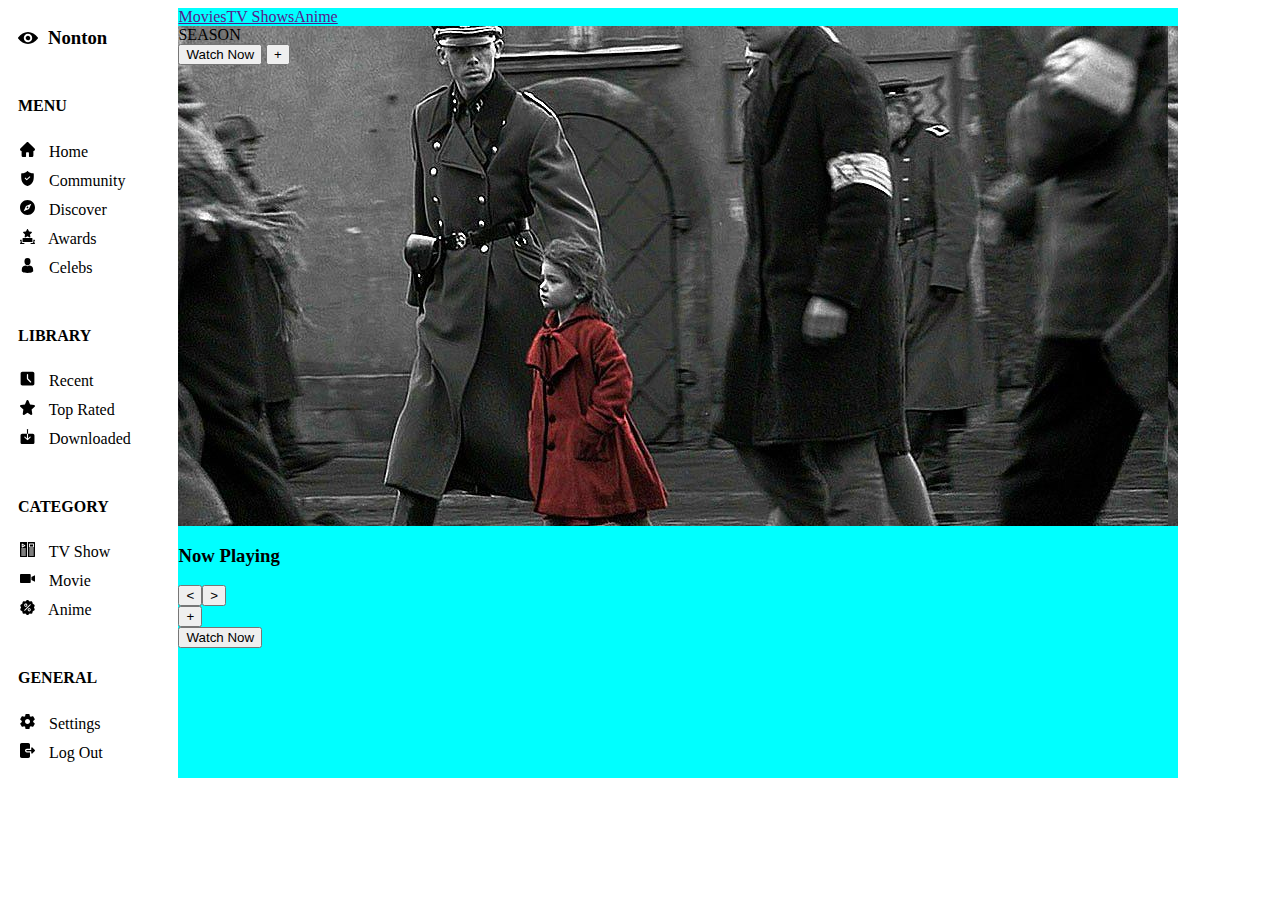
==== development/index.html @ 99f9f1b3 "html" ====
<!DOCTYPE html>
<html lang="en">
<head>
    <meta charset="UTF-8">
    <meta http-equiv="X-UA-Compatible" content="IE=edge">
    <meta name="viewport" content="width=device-width, initial-scale=1.0">
    <title>Movie Dashboard</title>
    <link rel="stylesheet" href="/development/assets/style.css">
    <link rel="stylesheet" href="/development/assets/main.css">
</head>
<body>
    <div class="face">
        <div class="rightSide">
            <div class="icon"><div><img class="icon__image" src="/development/assets/images/eye.svg" alt="icon" width="20px"></div>
            <div><h3 class="icon__title"><strong>Nonton</strong></h3></div></div>
            <div class="menu">
                <h4>MENU</h4>
                <ul>
                    <a href=""><li><svg height="15" viewBox="0 0 512 512" width="15" xmlns="http://www.w3.org/2000/svg"><path d="m498.195312 222.695312c-.011718-.011718-.023437-.023437-.035156-.035156l-208.855468-208.847656c-8.902344-8.90625-20.738282-13.8125-33.328126-13.8125-12.589843 0-24.425781 4.902344-33.332031 13.808594l-208.746093 208.742187c-.070313.070313-.140626.144531-.210938.214844-18.28125 18.386719-18.25 48.21875.089844 66.558594 8.378906 8.382812 19.445312 13.238281 31.277344 13.746093.480468.046876.964843.070313 1.453124.070313h8.324219v153.699219c0 30.414062 24.746094 55.160156 55.167969 55.160156h81.710938c8.28125 0 15-6.714844 15-15v-120.5c0-13.878906 11.289062-25.167969 25.167968-25.167969h48.195313c13.878906 0 25.167969 11.289063 25.167969 25.167969v120.5c0 8.285156 6.714843 15 15 15h81.710937c30.421875 0 55.167969-24.746094 55.167969-55.160156v-153.699219h7.71875c12.585937 0 24.421875-4.902344 33.332031-13.808594 18.359375-18.371093 18.367187-48.253906.023437-66.636719zm0 0"/></svg>                       
                        Home</li></a>
                    <a href=""><li><?xml version="1.0" encoding="iso-8859-1"?><!-- Generator: Adobe Illustrator 19.0.0, SVG Export Plug-In . SVG Version: 6.00 Build 0)  --><svg version="1.1" id="Capa_1" xmlns="http://www.w3.org/2000/svg" xmlns:xlink="http://www.w3.org/1999/xlink" x="0px" y="0px" width="15"   viewBox="0 0 428.16 428.16" style="enable-background:new 0 0 428.16 428.16;" xml:space="preserve"><g><g><path d="M393.8,110.208c-0.512-11.264-0.512-22.016-0.512-32.768c0-8.704-6.656-15.36-15.36-15.36c-64,0-112.64-18.432-153.088-57.856c-6.144-5.632-15.36-5.632-21.504,0C162.888,43.648,114.248,62.08,50.248,62.08c-8.704,0-15.36,6.656-15.36,15.36c0,10.752,0,21.504-0.512,32.768c-2.048,107.52-5.12,254.976,174.592,316.928l5.12,1.024l5.12-1.024C398.408,365.184,395.848,218.24,393.8,110.208z M201.8,259.2c-3.072,2.56-6.656,4.096-10.752,4.096h-0.512c-4.096,0-8.192-2.048-10.752-5.12l-47.616-52.736l23.04-20.48l37.376,41.472l82.944-78.848l20.992,22.528L201.8,259.2z"/></g></g><g></g><g></g><g></g><g></g><g></g><g></g><g></g><g></g><g></g><g></g><g></g><g></g><g></g><g></g><g></g></svg>
                        Community</li></a>
                    <a href=""><li><?xml version="1.0" encoding="iso-8859-1"?><!-- Generator: Adobe Illustrator 16.0.0, SVG Export Plug-In . SVG Version: 6.00 Build 0)  --><!DOCTYPE svg PUBLIC "-//W3C//DTD SVG 1.1//EN" "http://www.w3.org/Graphics/SVG/1.1/DTD/svg11.dtd"><svg version="1.1" id="Capa_1" xmlns="http://www.w3.org/2000/svg" xmlns:xlink="http://www.w3.org/1999/xlink" x="0px" y="0px" width="15" height="15" viewBox="0 0 491.336 491.336" style="enable-background:new 0 0 491.336 491.336;"xml:space="preserve"><g><g><path d="M245.668,491.336c135.678,0,245.668-109.988,245.668-245.668C491.336,109.989,381.346,0,245.668,0C109.989,0,0,109.989,0,245.668C0,381.348,109.989,491.336,245.668,491.336z M196.752,196.752l174.457-76.628l-76.625,174.458L120.126,371.21L196.752,196.752z"/><circle cx="245.668" cy="242.864" r="28.182"/></g></g><g></g><g></g><g></g><g></g><g></g><g></g><g></g><g></g><g></g><g></g><g></g><g></g><g></g><g></g><g></g></svg>
                          Discover</li></a>
                    <a href=""><li><svg id="Layer_1" enable-background="new 0 0 512.038 512.038" height="15" viewBox="0 0 512.038 512.038" width="15" xmlns="http://www.w3.org/2000/svg"><g><path d="m104.019 448.012h304c8.84 0 16-7.16 16-16v-112c0-8.84-7.16-16-16-16h-304c-8.84 0-16 7.16-16 16v112c0 8.839 7.16 16 16 16z"/><path d="m171.529 184.971-14.46 84.34c-2.236 13.026 11.506 23.032 23.22 16.86l75.73-39.81 75.73 39.81c11.805 6.179 25.443-3.908 23.22-16.86l-14.46-84.34 61.27-59.72c9.469-9.231 4.235-25.378-8.87-27.29l-84.68-12.3-37.86-76.73c-5.872-11.876-22.829-11.872-28.7 0l-37.86 76.73-84.68 12.3c-13.087 1.91-18.352 18.047-8.87 27.29z"/><path d="m482.449 440.012 27.46-48.06c6.085-10.643-1.609-23.94-13.89-23.94h-35c-2.761 0-5 2.239-5 5v59c0 26.51-21.49 48-48 48h-43c-2.761 0-5 2.239-5 5v11c0 8.837 7.163 16 16 16h120c12.259 0 19.986-13.278 13.89-23.94z"/><path d="m56.019 432.012v-59c0-2.761-2.239-5-5-5h-35c-12.259 0-19.986 13.278-13.89 23.94l27.46 48.06-27.46 48.06c-6.085 10.643 1.609 23.94 13.89 23.94h120c8.837 0 16-7.163 16-16v-11c0-2.761-2.239-5-5-5h-43c-26.51 0-48-21.491-48-48z"/></g></svg>   Awards</li></a>
                    <a href=""><li><?xml version="1.0" encoding="iso-8859-1"?><!-- Generator: Adobe Illustrator 18.0.0, SVG Export Plug-In . SVG Version: 6.00 Build 0)  --><!DOCTYPE svg PUBLIC "-//W3C//DTD SVG 1.1//EN" "http://www.w3.org/Graphics/SVG/1.1/DTD/svg11.dtd"><svg version="1.1" id="Capa_1" xmlns="http://www.w3.org/2000/svg" xmlns:xlink="http://www.w3.org/1999/xlink" x="0px" y="0px" width="15" height="15"  viewBox="0 0 350 350" style="enable-background:new 0 0 350 350;" xml:space="preserve"><g><path d="M175,171.173c38.914,0,70.463-38.318,70.463-85.586C245.463,38.318,235.105,0,175,0s-70.465,38.318-70.465,85.587C104.535,132.855,136.084,171.173,175,171.173z"/><path d="M41.909,301.853C41.897,298.971,41.885,301.041,41.909,301.853L41.909,301.853z"/><path d="M308.085,304.104C308.123,303.315,308.098,298.63,308.085,304.104L308.085,304.104z"/><path d="M307.935,298.397c-1.305-82.342-12.059-105.805-94.352-120.657c0,0-11.584,14.761-38.584,14.761s-38.586-14.761-38.586-14.761c-81.395,14.69-92.803,37.805-94.303,117.982c-0.123,6.547-0.18,6.891-0.202,6.131c0.005,1.424,0.011,4.058,0.011,8.651c0,0,19.592,39.496,133.08,39.496c113.486,0,133.08-39.496,133.08-39.496c0-2.951,0.002-5.003,0.005-6.399C308.062,304.575,308.018,303.664,307.935,298.397z"/></g><g></g><g></g><g></g><g></g><g></g><g></g><g></g><g></g><g></g><g></g><g></g><g></g><g></g><g></g><g></g></svg>
                          Celebs</li></a>

                </ul>
             </div>
            <div class="library">
                <h4>LIBRARY</h4>
                <ul>
                    <a href=""><li><svg id="Layer_4" enable-background="new 0 0 24 24" height="15" viewBox="0 0 24 24" width="15" xmlns="http://www.w3.org/2000/svg"><path d="m20.25 1h-16.5c-1.517 0-2.75 1.233-2.75 2.75v16.5c0 1.517 1.233 2.75 2.75 2.75h16.5c1.517 0 2.75-1.233 2.75-2.75v-16.5c0-1.517-1.233-2.75-2.75-2.75zm-2.543 17.207c-.195.195-.451.293-.707.293s-.512-.098-.707-.293l-5-5c-.188-.187-.293-.441-.293-.707v-6.75c0-.553.447-1 1-1s1 .447 1 1v6.336l4.707 4.707c.391.391.391 1.023 0 1.414z"/></svg>
                          Recent</li></a>
                    <a href=""><li><?xml version="1.0" encoding="iso-8859-1"?><!-- Generator: Adobe Illustrator 19.0.0, SVG Export Plug-In . SVG Version: 6.00 Build 0)  --><svg version="1.1" id="Capa_1" xmlns="http://www.w3.org/2000/svg" xmlns:xlink="http://www.w3.org/1999/xlink" x="0px" y="0px" width="15" viewBox="0 0 477.905 477.905" style="enable-background:new 0 0 477.905 477.905;" xml:space="preserve"><g><g><path d="M476.343,183.008c-3.834-12.939-14.932-22.404-28.314-24.149l-127.01-17.545L270.758,21.216C263.42,3.637,243.22-4.664,225.641,2.674c-8.38,3.499-15.043,10.161-18.541,18.541l-50.261,120.098l-127.01,17.545C10.905,161.493-2.3,178.969,0.335,197.892c1.132,8.132,5.119,15.596,11.249,21.058l95.693,85.333L87.616,438.189c-2.13,13.597,4.115,27.144,15.838,34.355c11.558,7.391,26.425,7.115,37.7-0.7l97.775-66.492l97.775,66.56c15.777,10.708,37.248,6.599,47.957-9.178c4.866-7.17,6.859-15.907,5.582-24.477l-19.661-133.956l95.693-85.333C476.436,210.02,480.381,195.931,476.343,183.008z"/></g></g><g></g><g></g><g></g><g></g><g></g><g></g><g></g><g></g><g></g><g></g><g></g><g></g><g></g><g></g><g></g></svg>
                          Top Rated</li></a>
                    <a href=""><li><?xml version="1.0" encoding="iso-8859-1"?><!-- Generator: Adobe Illustrator 19.0.0, SVG Export Plug-In . SVG Version: 6.00 Build 0)  --><svg version="1.1" id="Capa_1" xmlns="http://www.w3.org/2000/svg" xmlns:xlink="http://www.w3.org/1999/xlink" x="0px" y="0px" width="15" viewBox="0 0 477.867 477.867" style="enable-background:new 0 0 477.867 477.867;" xml:space="preserve"><g><g><path d="M409.6,153.6H256v146.534l56.201-56.201c6.78-6.548,17.584-6.36,24.132,0.419c6.388,6.614,6.388,17.099,0,23.713L250.999,353.4c-6.656,6.673-17.462,6.687-24.136,0.03c-0.01-0.01-0.02-0.02-0.031-0.03L141.5,268.066c-6.548-6.78-6.36-17.584,0.42-24.132c6.614-6.387,17.099-6.387,23.712,0l56.235,56.201V153.6h-153.6c-28.277,0-51.2,22.923-51.2,51.2v221.867c0,28.277,22.923,51.2,51.2,51.2H409.6c28.277,0,51.2-22.923,51.2-51.2V204.8C460.8,176.523,437.877,153.6,409.6,153.6z"/></g></g><g><g><path d="M238.933,0c-9.426,0-17.067,7.641-17.067,17.067V153.6H256V17.067C256,7.641,248.359,0,238.933,0z"/></g></g><g></g><g></g><g></g><g></g><g></g><g></g><g></g><g></g><g></g><g></g><g></g><g></g><g></g><g></g><g></g></svg>
                          Downloaded</li></a>

                </ul>
            </div>
            <div class="category">
                <h4>CATEGORY</h4>
                <ul>
                    <a href=""><li><svg id="Capa_1" enable-background="new 0 0 512 512" height="15" viewBox="0 0 512 512" width="15" xmlns="http://www.w3.org/2000/svg"><g><path d="m15 512h226v-512h-226c-8.284 0-15 6.716-15 15v482c0 8.284 6.716 15 15 15zm43.787-442.312c0-5.291 2.787-10.19 7.335-12.894 4.549-2.702 10.184-2.811 14.832-.283l93.426 50.812c4.828 2.626 7.833 7.682 7.833 13.177s-3.005 10.551-7.833 13.177l-93.426 50.813c-2.237 1.216-4.704 1.823-7.167 1.823-2.655 0-5.306-.704-7.666-2.106-4.548-2.704-7.335-7.603-7.335-12.894v-101.625zm-6.037 154.374h135.5c8.284 0 15 6.716 15 15s-6.716 15-15 15h-135.5c-8.284 0-15-6.716-15-15s6.716-15 15-15zm0 67.75h135.5c8.284 0 15 6.716 15 15s-6.716 15-15 15h-135.5c-8.284 0-15-6.716-15-15s6.716-15 15-15zm0 67.75h135.5c8.284 0 15 6.716 15 15s-6.716 15-15 15h-135.5c-8.284 0-15-6.716-15-15s6.716-15 15-15zm0 67.75h135.5c8.284 0 15 6.716 15 15s-6.716 15-15 15h-135.5c-8.284 0-15-6.716-15-15s6.716-15 15-15z"/><path d="m88.787 94.921v51.158l47.031-25.579z"/><path d="m271 512h226c8.284 0 15-6.716 15-15v-482c0-8.284-6.716-15-15-15h-226zm37.75-442.312c0-8.284 6.716-15 15-15h135.5c8.284 0 15 6.716 15 15v101.625c0 8.284-6.716 15-15 15h-135.5c-8.284 0-15-6.716-15-15zm15 154.374h135.5c8.284 0 15 6.716 15 15s-6.716 15-15 15h-135.5c-8.284 0-15-6.716-15-15s6.716-15 15-15zm0 67.75h135.5c8.284 0 15 6.716 15 15s-6.716 15-15 15h-135.5c-8.284 0-15-6.716-15-15s6.716-15 15-15zm0 67.75h135.5c8.284 0 15 6.716 15 15s-6.716 15-15 15h-135.5c-8.284 0-15-6.716-15-15s6.716-15 15-15zm0 67.75h135.5c8.284 0 15 6.716 15 15s-6.716 15-15 15h-135.5c-8.284 0-15-6.716-15-15s6.716-15 15-15z"/><path d="m338.75 84.688h105.5v71.625h-105.5z"/></g></svg>
                          TV Show</li></a>
                    <a href=""><li><svg height="15" viewBox="0 -87 432 432" width="15" xmlns="http://www.w3.org/2000/svg"><path d="m278.90625 0h-248.90625c-16.5625.0195312-29.9804688 13.4375-30 30v197.421875c.0195312 16.5625 13.4375 29.980469 30 30h248.90625c16.558594-.019531 29.980469-13.4375 30-30v-197.421875c-.019531-16.5625-13.441406-29.9804688-30-30zm0 0"/><path d="m328.90625 169.800781 103.09375 56.285157v-194.105469l-103.09375 56.285156zm0 0"/></svg>
                          Movie</li></a>
                    <a href=""><li><?xml version="1.0" encoding="iso-8859-1"?><!-- Generator: Adobe Illustrator 19.0.0, SVG Export Plug-In . SVG Version: 6.00 Build 0)  --><svg version="1.1" id="Capa_1" xmlns="http://www.w3.org/2000/svg" xmlns:xlink="http://www.w3.org/1999/xlink" x="0px" y="0px" width="15" height="15" viewBox="0 0 512.003 512.003" style="enable-background:new 0 0 512.003 512.003;" xml:space="preserve"><g><g><path d="M477.958,262.633c-2.06-4.215-2.06-9.049,0-13.263l19.096-39.065c10.632-21.751,2.208-47.676-19.178-59.023l-38.41-20.38c-4.144-2.198-6.985-6.11-7.796-10.729l-7.512-42.829c-4.183-23.846-26.241-39.87-50.208-36.479l-43.053,6.09c-4.647,0.656-9.242-0.838-12.613-4.099l-31.251-30.232c-17.401-16.834-44.661-16.835-62.061,0L193.72,42.859c-3.372,3.262-7.967,4.753-12.613,4.099l-43.053-6.09c-23.975-3.393-46.025,12.633-50.208,36.479l-7.512,42.827c-0.811,4.62-3.652,8.531-7.795,10.73l-38.41,20.38c-21.386,11.346-29.81,37.273-19.178,59.024l19.095,39.064c2.06,4.215,2.06,9.049,0,13.263l-19.096,39.064c-10.632,21.751-2.208,47.676,19.178,59.023l38.41,20.38c4.144,2.198,6.985,6.11,7.796,10.729l7.512,42.829c3.808,21.708,22.422,36.932,43.815,36.93c2.107,0,4.245-0.148,6.394-0.452l43.053-6.09c4.643-0.659,9.241,0.838,12.613,4.099l31.251,30.232c8.702,8.418,19.864,12.626,31.03,12.625c11.163-0.001,22.332-4.209,31.03-12.625l31.252-30.232c3.372-3.261,7.968-4.751,12.613-4.099l43.053,6.09c23.978,3.392,46.025-12.633,50.208-36.479l7.513-42.827c0.811-4.62,3.652-8.531,7.795-10.73l38.41-20.38c21.386-11.346,29.81-37.273,19.178-59.024L477.958,262.633z M196.941,123.116c29.852,0,54.139,24.287,54.139,54.139s-24.287,54.139-54.139,54.139s-54.139-24.287-54.139-54.139S167.089,123.116,196.941,123.116z M168.997,363.886c-2.883,2.883-6.662,4.325-10.44,4.325s-7.558-1.441-10.44-4.325c-5.766-5.766-5.766-15.115,0-20.881l194.889-194.889c5.765-5.766,15.115-5.766,20.881,0c5.766,5.766,5.766,15.115,0,20.881L168.997,363.886z M315.061,388.888c-29.852,0-54.139-24.287-54.139-54.139s24.287-54.139,54.139-54.139c29.852,0,54.139,24.287,54.139,54.139S344.913,388.888,315.061,388.888z"/></g></g><g><g><path d="M315.061,310.141c-13.569,0-24.609,11.039-24.609,24.608s11.039,24.608,24.609,24.608c13.569,0,24.608-11.039,24.608-24.608S328.63,310.141,315.061,310.141z"/></g></g><g><g><path d="M196.941,152.646c-13.569,0-24.608,11.039-24.608,24.608c0,13.569,11.039,24.609,24.608,24.609c13.569,0,24.609-11.039,24.609-24.609C221.549,163.686,210.51,152.646,196.941,152.646z"/></g></g><g></g><g></g><g></g><g></g><g></g><g></g><g></g><g></g><g></g><g></g><g></g><g></g><g></g><g></g><g></g></svg>
                          Anime</li></a>

                </ul>
            </div>
            <div class="general">
                <h4>GENERAL</h4>
                <ul>
                    <a href=""><li><?xml version="1.0" encoding="iso-8859-1"?><!-- Generator: Adobe Illustrator 19.0.0, SVG Export Plug-In . SVG Version: 6.00 Build 0)  --><svg version="1.1" id="Layer_9" xmlns="http://www.w3.org/2000/svg" xmlns:xlink="http://www.w3.org/1999/xlink" x="0px" y="0px" width="15" viewBox="0 0 512 512" style="enable-background:new 0 0 512 512;" xml:space="preserve"><g><g><path d="M496.659,312.107l-47.061-36.8c0.597-5.675,1.109-12.309,1.109-19.328c0-7.019-0.491-13.653-1.109-19.328l47.104-36.821c8.747-6.912,11.136-19.179,5.568-29.397L453.331,85.76c-5.227-9.557-16.683-14.464-28.309-10.176l-55.531,22.293c-10.645-7.68-21.803-14.165-33.344-19.349l-8.448-58.901C326.312,8.448,316.584,0,305.086,0h-98.133c-11.499,0-21.205,8.448-22.571,19.456l-8.469,59.115c-11.179,5.035-22.165,11.435-33.28,19.349l-55.68-22.357C76.52,71.531,64.04,76.053,58.856,85.568L9.854,170.347c-5.781,9.771-3.392,22.464,5.547,29.547l47.061,36.8c-0.747,7.189-1.109,13.44-1.109,19.307s0.363,12.117,1.109,19.328l-47.104,36.821c-8.747,6.933-11.115,19.2-5.547,29.397l48.939,84.672c5.227,9.536,16.576,14.485,28.309,10.176l55.531-22.293c10.624,7.659,21.781,14.144,33.323,19.349l8.448,58.88C185.747,503.552,195.454,512,206.974,512h98.133c11.499,0,21.227-8.448,22.592-19.456l8.469-59.093c11.179-5.056,22.144-11.435,33.28-19.371l55.68,22.357c2.688,1.045,5.483,1.579,8.363,1.579c8.277,0,15.893-4.523,19.733-11.563l49.152-85.12C507.838,331.349,505.448,319.083,496.659,312.107z M256.019,341.333c-47.061,0-85.333-38.272-85.333-85.333s38.272-85.333,85.333-85.333s85.333,38.272,85.333,85.333S303.08,341.333,256.019,341.333z"/></g></g><g></g><g></g><g></g><g></g><g></g><g></g><g></g><g></g><g></g><g></g><g></g><g></g><g></g><g></g><g></g></svg>
                          Settings</li></a>
                    <a href=""><li><svg id="bold" enable-background="new 0 0 24 24" height="15" viewBox="0 0 24 24" width="15" xmlns="http://www.w3.org/2000/svg"><path d="m11 15c-1.654 0-3-1.346-3-3s1.346-3 3-3h5v-6.25c0-1.517-1.233-2.75-2.75-2.75h-10.5c-1.517 0-2.75 1.233-2.75 2.75v18.5c0 1.517 1.233 2.75 2.75 2.75h10.5c1.517 0 2.75-1.233 2.75-2.75v-6.25z"/><path d="m18.617 16.924c-.373-.155-.617-.52-.617-.924v-3h-7c-.552 0-1-.448-1-1s.448-1 1-1h7v-3c0-.404.244-.769.617-.924.374-.155.804-.069 1.09.217l4 4c.391.391.391 1.023 0 1.414l-4 4c-.286.286-.716.372-1.09.217z"/></svg>
                          Log Out</li></a>
                </ul>


            </div>
        </div>
        <div class="main"> 
            <div class="navigation">
                <a href=""><div class="navigatoin__movies">Movies</div></a>
                <a href=""><div class="navigatoin__tvShows">TV Shows</div></a>
                <a href=""><div class="navigatoin__anime">Anime</div></a>
            </div>
            <div class="random-sugg">
                <div class="random-sugg__seoson">SEASON</div>
                <div class="random-sugg__name"></div>
                <div class="random-sugg__genre"></div>
                <button class="random-sugg__watch">Watch Now</button>
                <button class="random-sugg__addList">+</button>
            </div>
            <div class="nowPlaying">
                <div class="nowPlaying__tittle">
                    <h3>Now Playing</h3>
                    <button><</button><button>></button>
                </div>
                <div class="nowPlaying__addList">
                    <button>+</button>
                </div>
                <button class="nowPlaying__watch">Watch Now</button>
                <div class="nowPlaying__random">
                </div>
            </div>
        </div>
        <div class="leftSide"></div>
    </div>
</body>
</html>
---- development/assets/style.css ----
body {
    box-sizing: border-box;
    background-color: white;
    
}

svg {
    margin-top: 5px;
    padding-right: 10px;

}

svg:hover {
    fill: brown;
}

.face {
    display: flex;
    flex-direction: row;
}


.rightSide {
    margin-left: 10px;
    
    
}

.icon {
    display: flex;
    justify-content: flex-start;
    flex-direction: row;
}
.icon__image {
    margin-top: 20px;
    margin-right: 10px;
}



.menu {
    margin-top: 30px;

}

.menu a {
    text-decoration: none;
    color: black;
}





.menu ul li {
    list-style-type: none;
    margin-left: -38px;
    margin-top: 5px;
    padding-right: 50px;
    border-right: 3px solid white;
}


.menu ul li:hover {
    color: brown;
    border-right-color: brown;
}






.library {
    margin-top: 50px;
}

.library a {
    text-decoration: none;
    color: black;
}

.library ul li {
    list-style-type: none;
    margin-left: -38px;
    margin-top: 5px;
    border-right: 3px solid white;

}

.library ul li:hover {
    color: brown;
    border-right-color: brown;
}



.category {
    margin-top: 50px;
}

.category a {
    text-decoration: none;
    color: black;
}

.category ul li {
    list-style-type: none;
    margin-left: -38px;
    margin-top: 5px;
    border-right: 3px solid white;

}

.category ul li:hover {
    color: brown;
    border-right-color: brown;
}




.general {
    margin-top: 50px;
}

.general a {
    text-decoration: none;
    color: black;
}

.general ul li {
    list-style-type: none;
    margin-left: -38px;
    margin-top: 5px;
    border-right: 3px solid white;
}

.general ul li:hover {
    color: brown;
    border-right-color: brown;
}
---- development/assets/main.css ----
.main {
    background-color: aqua;
    width: 1000px;
}

.random-sugg {
    background-image: url('./90c804f554975bd28968b85a8642a194.jpg');
    height: 500px;
   
   
}

.navigation {
    display: flex;
    flex-direction: row;
}
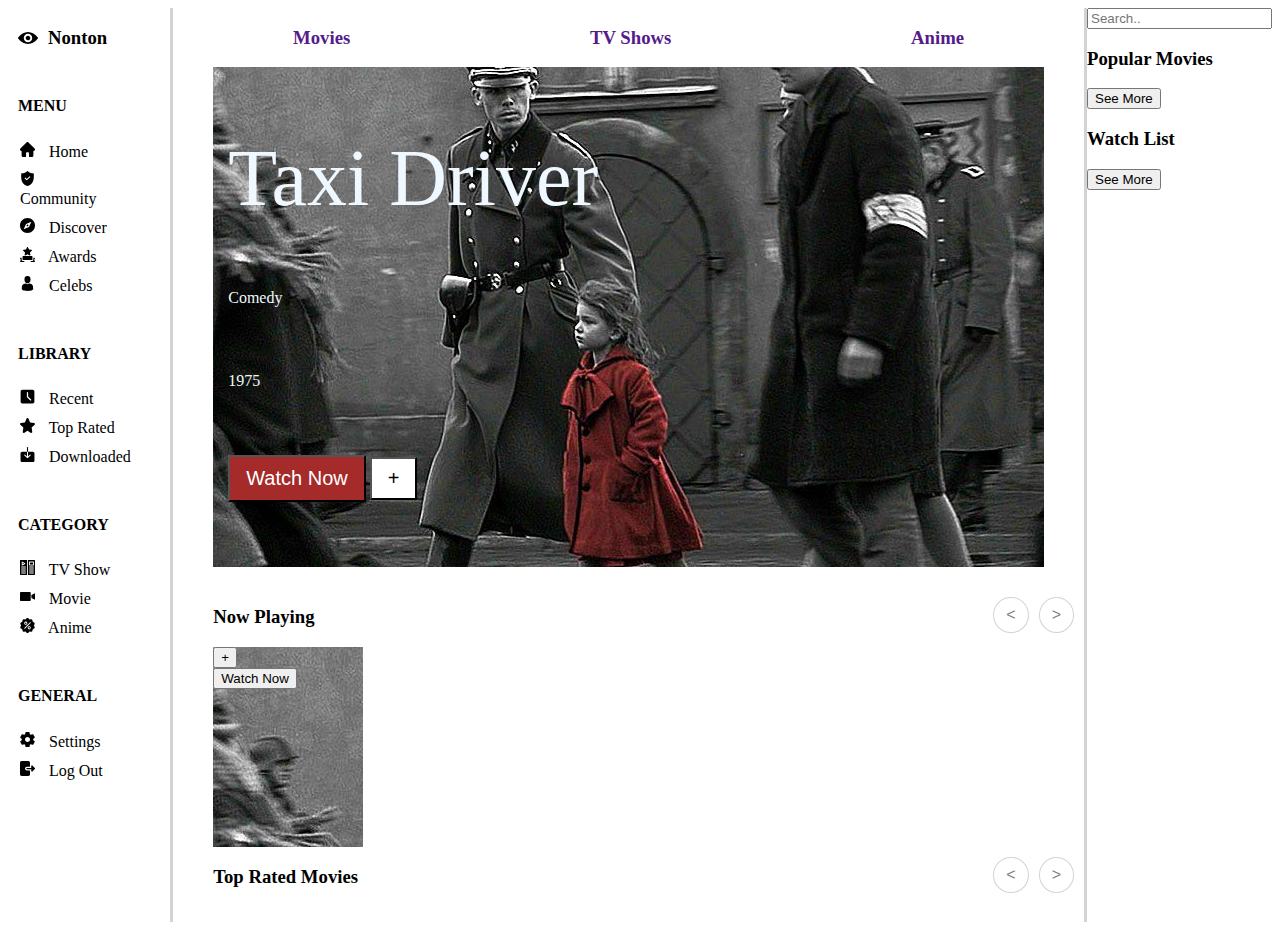
==== commit 55a38774: "layouts" ====
--- a/development/index.html
+++ b/development/index.html
@@ -66,31 +66,55 @@
         </div>
         <div class="main"> 
             <div class="navigation">
-                <a href=""><div class="navigatoin__movies">Movies</div></a>
-                <a href=""><div class="navigatoin__tvShows">TV Shows</div></a>
-                <a href=""><div class="navigatoin__anime">Anime</div></a>
+                <a href=""><div class="navigatoin__movies"><h3>Movies</h3></div></a>
+                <a href=""><div class="navigatoin__tvShows"><h3>TV Shows</h3></div></a>
+                <a href=""><div class="navigatoin__anime"><h3>Anime</h3></div></a>
             </div>
             <div class="random-sugg">
-                <div class="random-sugg__seoson">SEASON</div>
-                <div class="random-sugg__name"></div>
-                <div class="random-sugg__genre"></div>
-                <button class="random-sugg__watch">Watch Now</button>
-                <button class="random-sugg__addList">+</button>
+                <div class="random-sugg__name">Taxi Driver</div>
+                <div class="random-sugg__genre"> Comedy</div>
+                <div class="random-sugg__release">1975</div>
+
+                <div class="random-sugg__btn"><button class="random-sugg__watch">Watch Now</button>
+                    <button class="random-sugg__addList">+</button>
+                </div>
+                
             </div>
             <div class="nowPlaying">
-                <div class="nowPlaying__tittle">
+                <div class="nowPlaying__title">
                     <h3>Now Playing</h3>
-                    <button><</button><button>></button>
+                    <div class="nowPlaying__title__btn-active"><button><</button><button>></button></div>
                 </div>
-                <div class="nowPlaying__addList">
-                    <button>+</button>
-                </div>
-                <button class="nowPlaying__watch">Watch Now</button>
                 <div class="nowPlaying__random">
+                    <div class="nowPlaying__addList">
+                        <button>+</button>
+                    </div>
+                    <button class="nowPlaying__watch">Watch Now</button>
                 </div>
             </div>
+            <div class="topRated">
+                <div class="topRated__head">
+                   <h3>Top Rated Movies</h3>
+                   <div class="topRated__head__btn-active"> <button><</button><button>></button></div>
+               </div>
+               <div class="topRated__random">
+                   <p class="topRated__random__name"></p>
+                   <span class="topRated__random__release"></span>
+               </div>
+            </div> 
         </div>
-        <div class="leftSide"></div>
+        <div class="leftSide">
+            <div class="leftSide__search">
+                <input type="text" placeholder="Search..">
+            </div>
+            <div class="leftSide__popular"> <h3> Popular Movies</h3>
+                <div></div>
+                <div><button>See More</button></div>
+            </div>
+            <div class="leftSide__watchList"><h3>Watch List</h3>
+                <div><button>See More</button></div>
+            </div>
+        </div>
     </div>
 </body>
 </html>
--- a/development/assets/style.css
+++ b/development/assets/style.css
@@ -22,6 +22,7 @@
 
 .rightSide {
     margin-left: 10px;
+    border-right: lightgray 3px solid;
     
     
 }
--- a/development/assets/main.css
+++ b/development/assets/main.css
@@ -1,16 +1,141 @@
 .main {
-    background-color: aqua;
-    width: 1000px;
+   
+    width: 960px;
+    border-right: lightgray 3px solid;
+
 }
 
 .random-sugg {
     background-image: url('./90c804f554975bd28968b85a8642a194.jpg');
     height: 500px;
-   
-   
+    margin-left: 40px;
+    margin-right: 40px;
+    display: flex;
+    flex-direction: column;
+    justify-content: space-evenly;
+    color: aliceblue;
 }
+
+.random-sugg__name {
+    font-size: 80px;
+    margin-left: 15px;
+}
+
+.random-sugg__genre {
+margin-left: 15px;
+
+}
+
+.random-sugg__release {
+margin-left: 15px;
+}
+
+.random-sugg__btn {
+margin-left: 15px;
+}
+
+.random-sugg__btn button {
+}
+
+.random-sugg__watch {
+    background-color: brown;
+    color: white;
+    padding: 10px 16px;
+    font-size: 20px;
+
+}
+
+
+.random-sugg__addList {
+    background-color: white;
+    font-size: 20px;
+    padding: 8px 16px;
+
+}
+
 
 .navigation {
     display: flex;
     flex-direction: row;
-}+    justify-content: space-around;
+
+}
+.navigation a {
+    text-decoration: none;
+}
+
+
+
+
+.nowPlaying {
+    margin-left: 40px;
+    
+}
+
+.nowPlaying__title {
+    display: flex;
+    flex-direction: row;
+    justify-content: space-between;
+    margin-top: 20px;
+}
+
+.nowPlaying__random {
+    background-image: url('./90c804f554975bd28968b85a8642a194.jpg');
+    width: 150px;
+    height: 200px;
+
+}
+
+.nowPlaying__title__btn-active { 
+    margin-top: 10px;
+}
+
+.nowPlaying__title__btn-active button {
+    margin-right: 10px;
+    border-radius: 50%;
+    border: 0.5px solid lightgray;
+    background-color: white;
+    padding: 8px 12px;
+    font-size: 16px;
+    color: gray;
+}
+
+.nowPlaying__title__btn-active button:hover {
+    color: white;
+    background-color: brown;
+}
+
+
+
+.topRated {
+    margin-left: 40px;
+}
+
+.topRated__head {
+    display: flex;
+    flex-direction: row;
+    justify-content: space-between;
+}
+
+.topRated__head__btn-active {
+    margin-top: 10px;
+    color: gray;
+    
+}
+
+.topRated__head__btn-active button {
+    margin-right: 10px;
+    border-radius: 50%;
+    border: 0.5px solid lightgray;
+    background-color: white;
+    padding: 8px 12px;
+    font-size: 16px;
+    color: gray;
+    
+}
+
+
+.topRated__head__btn-active button:hover {
+    color: white;
+    background-color: brown;
+}
